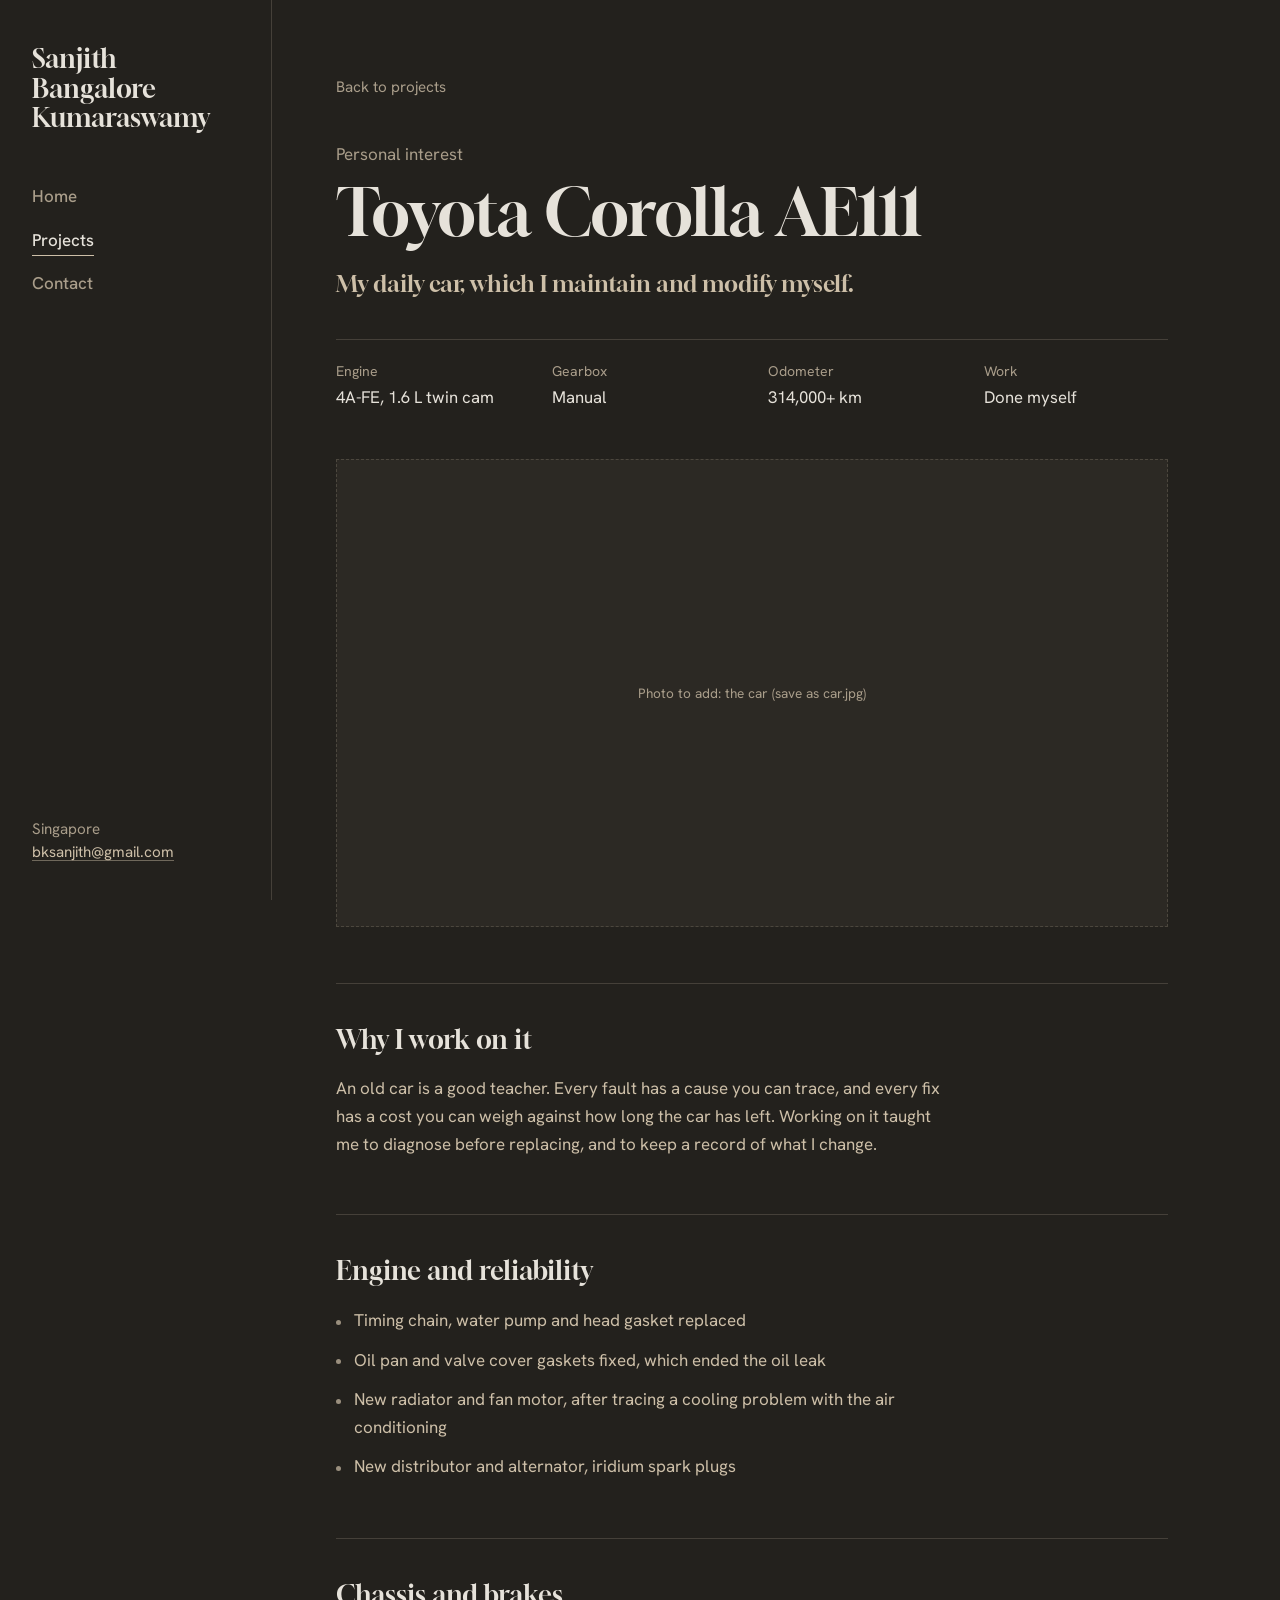
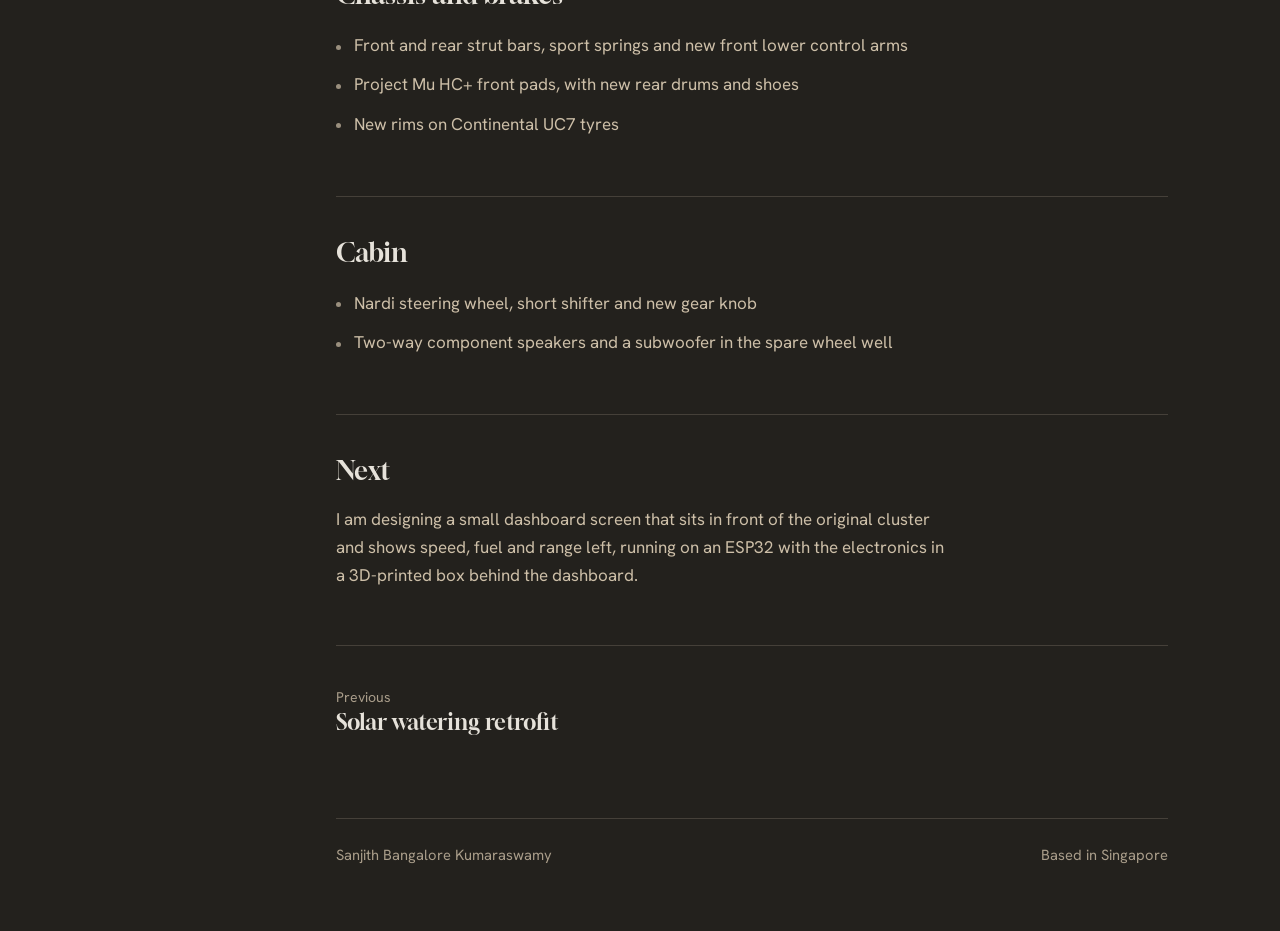
==== ae111.html @ ed3beadc "v5" ====
<!DOCTYPE html>
<html lang="en">
<head>
  <meta charset="UTF-8">
  <meta name="viewport" content="width=device-width, initial-scale=1.0">
  <meta name="theme-color" content="#23211D">
  <title>Toyota Corolla AE111 | Sanjith B.K.</title>
  <meta name="description" content="My Toyota Corolla AE111 with a 4A-FE engine, which I maintain and modify myself.">
  <link rel="stylesheet" href="styles.css">
</head>
<body>
<a class="skip" href="#main">Skip to content</a>
<div class="shell">
  <header class="side">
    <a class="name" href="index.html"><span class="full">Sanjith<br>Bangalore<br>Kumaraswamy</span><span class="short">Sanjith B.K.</span></a>
    <nav aria-label="Main"><ul><li><a href="index.html">Home</a></li><li><a href="projects.html" aria-current="page">Projects</a></li><li><a href="contact.html">Contact</a></li></ul></nav>
    <p class="where">Singapore<br><a href="mailto:bksanjith@gmail.com">bksanjith@gmail.com</a></p>
  </header>
  <main class="main" id="main">
    <div class="col">
      <a class="back" href="projects.html">Back to projects</a>
      <p class="kind">Personal interest</p>
      <h1 class="p-title">Toyota Corolla AE111</h1>
      <p class="lede">My daily car, which I maintain and modify myself.</p>
      <dl class="specs"><div><dt>Engine</dt><dd>4A-FE, 1.6 L twin cam</dd></div><div><dt>Gearbox</dt><dd>Manual</dd></div><div><dt>Odometer</dt><dd>314,000+ km</dd></div><div><dt>Work</dt><dd>Done myself</dd></div></dl>
      <div class="case">
  <div class="lead-pic"><div class="shot" data-hint="Photo to add: the car (save as car.jpg)"><img src="car.jpg" alt="Toyota Corolla AE111" loading="lazy" onerror="this.parentNode.classList.add('empty');this.remove()"></div></div>
<section class="section"><h2>Why I work on it</h2><div class="prose"><p>An old car is a good teacher. Every fault has a cause you can trace, and every fix has a cost you can weigh against how long the car has left. Working on it taught me to diagnose before replacing, and to keep a record of what I change.</p></div></section>
<section class="section"><h2>Engine and reliability</h2><div class="prose"><ul class="plain">
<li>Timing chain, water pump and head gasket replaced</li>
<li>Oil pan and valve cover gaskets fixed, which ended the oil leak</li>
<li>New radiator and fan motor, after tracing a cooling problem with the air conditioning</li>
<li>New distributor and alternator, iridium spark plugs</li>
</ul></div></section>
<section class="section"><h2>Chassis and brakes</h2><div class="prose"><ul class="plain">
<li>Front and rear strut bars, sport springs and new front lower control arms</li>
<li>Project Mu HC+ front pads, with new rear drums and shoes</li>
<li>New rims on Continental UC7 tyres</li>
</ul></div></section>
<section class="section"><h2>Cabin</h2><div class="prose"><ul class="plain">
<li>Nardi steering wheel, short shifter and new gear knob</li>
<li>Two-way component speakers and a subwoofer in the spare wheel well</li>
</ul></div></section>
<section class="section"><h2>Next</h2><div class="prose"><p>I am designing a small dashboard screen that sits in front of the original cluster and shows speed, fuel and range left, running on an ESP32 with the electronics in a 3D-printed box behind the dashboard.</p></div></section>
        <section class="section"><nav class="pager" aria-label="More projects"><a href="solar-watering.html"><small>Previous</small><span class="t">Solar watering retrofit</span></a></nav></section>
      </div>
      <footer class="foot"><span>Sanjith Bangalore Kumaraswamy</span><span>Based in Singapore</span></footer>
    </div>
  </main>
</div>
</body>
</html>
---- styles.css ----
@import url('https://fonts.googleapis.com/css2?family=Gloock&family=Hanken+Grotesk:wght@400;500;600&display=swap');

:root {
  --ink: #23211D;
  --ink-2: #2C2924;
  --sand: #CDBFA8;
  --stone: #E6E2DA;
  --muted: #A99D8A;
  --rule: rgba(205, 191, 168, 0.2);
  --serif: 'Gloock', 'Iowan Old Style', Georgia, serif;
  --sans: 'Hanken Grotesk', system-ui, -apple-system, 'Segoe UI', sans-serif;
  --side: 17rem;
}

*, *::before, *::after { box-sizing: border-box; }
html { -webkit-text-size-adjust: 100%; }
body {
  margin: 0;
  background: var(--ink);
  color: var(--sand);
  font: 400 1.0625rem/1.65 var(--sans);
  -webkit-font-smoothing: antialiased;
}
img { max-width: 100%; display: block; }
a { color: inherit; text-decoration-color: rgba(205, 191, 168, 0.45); text-underline-offset: 0.2em; }
a:hover { color: var(--stone); text-decoration-color: var(--stone); }
:focus-visible { outline: 2px solid var(--stone); outline-offset: 3px; }
h1, h2, h3, p, ul, ol, dl, dd, figure { margin: 0; }
ul, ol { padding: 0; list-style: none; }
.sr-only { position: absolute; width: 1px; height: 1px; overflow: hidden; clip: rect(0 0 0 0); white-space: nowrap; }
.skip { position: absolute; left: 1rem; top: -4rem; background: var(--stone); color: var(--ink); padding: 0.6rem 1rem; z-index: 10; }
.skip:focus { top: 1rem; }

/* shell: fixed side column, content to the right */
.shell { display: grid; grid-template-columns: var(--side) minmax(0, 1fr); min-height: 100vh; }

.side {
  position: sticky; top: 0; height: 100vh;
  display: grid; grid-template-rows: auto 1fr auto;
  padding: 2.75rem 2rem 2.25rem;
  border-right: 1px solid var(--rule);
}
.name { font: 400 1.65rem/1.12 var(--serif); color: var(--stone); text-decoration: none; display: block; }
.name:hover { color: #fff; }
.name .short { display: none; }
.side nav { margin-top: 3rem; align-self: start; }
.side nav ul { display: grid; gap: 0.7rem; }
.side nav a { text-decoration: none; font-weight: 500; color: var(--muted); display: inline-block; padding: 0.1rem 0; border-bottom: 1px solid transparent; }
.side nav a:hover { color: var(--stone); }
.side nav a[aria-current="page"] { color: var(--stone); border-bottom-color: var(--sand); }
.where { font-size: 0.95rem; color: var(--muted); line-height: 1.5; }
.where a { color: var(--sand); }

/* main column */
.main { padding: 4.5rem clamp(1.5rem, 5vw, 5.5rem) 4rem; min-width: 0; }
.col { max-width: 52rem; }

.statement {
  font: 400 clamp(1.6rem, 3.2vw, 2.6rem)/1.22 var(--serif);
  color: var(--stone);
  letter-spacing: -0.003em;
  max-width: 28em;
}
@media (prefers-reduced-motion: no-preference) {
  .statement { animation: settle 0.9s ease-out both; }
  @keyframes settle { from { opacity: 0; transform: translateY(0.5rem); } to { opacity: 1; transform: none; } }
}

.band { margin-top: 5rem; padding-top: 3.25rem; border-top: 1px solid var(--rule); }
.band > h2, .page-title { font: 400 clamp(1.7rem, 2.6vw, 2.1rem)/1.15 var(--serif); color: var(--stone); margin-bottom: 1.75rem; }
.band > .sub { margin: -1rem 0 1.75rem; color: var(--muted); max-width: 36rem; }
.page-title { font-size: clamp(2.4rem, 5vw, 3.6rem); margin-bottom: 1.25rem; }

/* about */
.about { display: grid; grid-template-columns: minmax(0, 38rem) 14rem; gap: 3.5rem; align-items: start; }
.prose p { max-width: 38rem; }
.prose p + p { margin-top: 1.25rem; }
.about figure img { width: 100%; aspect-ratio: 3 / 4; object-fit: cover; }

/* experience */
.roles li { display: grid; grid-template-columns: 9rem minmax(0, 1fr); gap: 0 1.75rem; padding: 1.9rem 0; border-top: 1px solid var(--rule); }
.roles li:first-child { border-top: 0; padding-top: 0; }
.when { color: var(--muted); font-size: 0.95rem; font-variant-numeric: tabular-nums; }
.when b { display: block; margin-top: 0.3rem; font-weight: 500; color: var(--stone); }
.roles h3 { font: 600 1.15rem/1.35 var(--sans); color: var(--stone); }
.org { color: var(--muted); margin-bottom: 0.7rem; }
.roles ul li, ul.plain li { display: block; padding: 0.15rem 0 0.15rem 1.1rem; border: 0; position: relative; }
.roles ul li::before, ul.plain li::before { content: ''; position: absolute; left: 0; top: 0.95em; width: 5px; height: 5px; border-radius: 50%; background: var(--sand); opacity: 0.7; }
.fig { color: var(--stone); font-weight: 600; font-variant-numeric: tabular-nums; }

/* reflections */
.notes li { font: 400 clamp(1.15rem, 1.8vw, 1.4rem)/1.35 var(--serif); color: var(--stone); padding: 1.15rem 0; border-top: 1px solid var(--rule); max-width: 40rem; }
.notes li:last-child { border-bottom: 1px solid var(--rule); }

/* photo slots */
.pic { aspect-ratio: 4 / 3; background: var(--ink-2); position: relative; overflow: hidden; }
.pic img { width: 100%; height: 100%; object-fit: cover; }
.pic.empty, .shot.empty { border: 1px dashed var(--rule); display: grid; place-items: center; }
.pic.empty::after, .shot.empty::after { content: attr(data-hint); color: var(--muted); font-size: 0.85rem; padding: 0 1rem; text-align: center; }

/* outside work */
.out { display: grid; grid-template-columns: repeat(2, minmax(0, 1fr)); gap: 2.5rem 2rem; }
.out h3 { font: 400 1.4rem/1.2 var(--serif); color: var(--stone); margin: 0.9rem 0 0.35rem; }
.out p { color: var(--sand); max-width: 24rem; }

/* category rows on home, project rows on projects page */
.cats a, .rows a.row { display: grid; gap: 0.35rem 2rem; padding: 1.5rem 0; border-top: 1px solid var(--rule); text-decoration: none; align-items: baseline; }
.cats a:last-child, .rows a.row:last-child { border-bottom: 1px solid var(--rule); }
.cats a { grid-template-columns: minmax(0, 1fr) auto; }
.cats .n { font: 400 1.6rem/1.2 var(--serif); color: var(--stone); }
.cats .c { color: var(--muted); font-variant-numeric: tabular-nums; }
.cats a:hover .n, .rows a.row:hover .n { text-decoration: underline; text-decoration-thickness: 1px; text-underline-offset: 0.18em; }

.group + .group { margin-top: 4rem; }
.group > h2 { font: 400 clamp(1.5rem, 2.4vw, 1.9rem)/1.2 var(--serif); color: var(--stone); }
.group > .sub { color: var(--muted); margin: 0.4rem 0 1.5rem; max-width: 34rem; }
.rows a.row { grid-template-columns: 8rem minmax(0, 1fr) auto; }
.rows a.row.nothumb { grid-template-columns: minmax(0, 1fr) auto; }
.row .thumb { grid-row: 1 / span 3; align-self: start; aspect-ratio: 4 / 3; background: var(--ink-2); overflow: hidden; }
.row .thumb img { width: 100%; height: 100%; object-fit: cover; }
.row .n { font: 400 1.65rem/1.2 var(--serif); color: var(--stone); grid-column: 2; }
.row .res { grid-column: 3; grid-row: 1; color: var(--stone); font-weight: 600; font-variant-numeric: tabular-nums; text-align: right; }
.row .meta { grid-column: 2; color: var(--muted); font-size: 0.92rem; }
.row .what { grid-column: 2; max-width: 36rem; }
.row.nothumb .n, .row.nothumb .meta, .row.nothumb .what { grid-column: 1; }
.row.nothumb .res { grid-column: 2; }

/* project page */
.back { display: inline-block; color: var(--muted); font-size: 0.95rem; margin-bottom: 2.5rem; text-decoration: none; }
.back:hover { color: var(--stone); }
.kind { color: var(--muted); margin-bottom: 0.6rem; }
.p-title { font: 400 clamp(2.4rem, 5vw, 4rem)/1.08 var(--serif); color: var(--stone); }
.lede { font: 400 clamp(1.2rem, 2vw, 1.45rem)/1.4 var(--serif); color: var(--sand); margin-top: 1.25rem; max-width: 34rem; }
.specs { display: grid; grid-template-columns: repeat(auto-fit, minmax(9rem, 1fr)); gap: 1.25rem 2rem; border-top: 1px solid var(--rule); padding-top: 1.25rem; margin-top: 2.5rem; }
.specs dt { color: var(--muted); font-size: 0.88rem; }
.specs dd { color: var(--stone); font-size: 1.05rem; font-variant-numeric: tabular-nums; }
.case .lead-pic { margin: 3rem 0 0; }
.shot { aspect-ratio: 4 / 3; background: var(--ink-2); overflow: hidden; position: relative; }
.lead-pic .shot { aspect-ratio: 16 / 9; }
.shot img { width: 100%; height: 100%; object-fit: cover; }
.shots { display: grid; grid-template-columns: repeat(2, minmax(0, 1fr)); gap: 1rem; margin-top: 1.5rem; }
.case .section { margin-top: 3.5rem; padding-top: 2.5rem; border-top: 1px solid var(--rule); }
.case .section h2 { font: 400 1.65rem/1.2 var(--serif); color: var(--stone); margin-bottom: 1.1rem; }
.case .prose p, .case ul.plain { max-width: 38rem; }
ul.plain li { margin-top: 0.4rem; }
table.results { width: 100%; max-width: 38rem; border-collapse: collapse; }
table.results td { padding: 0.8rem 0; border-top: 1px solid var(--rule); vertical-align: top; }
table.results td:last-child { text-align: right; color: var(--stone); font-variant-numeric: tabular-nums; }
table.results tr:last-child td { border-bottom: 1px solid var(--rule); }
.case strong { color: var(--stone); font-weight: 600; }
.pager { display: flex; justify-content: space-between; gap: 1.5rem; }
.pager a { text-decoration: none; display: block; max-width: 45%; }
.pager small { display: block; color: var(--muted); font-size: 0.88rem; }
.pager .t { font: 400 1.35rem/1.25 var(--serif); color: var(--stone); }
.pager a:hover .t { text-decoration: underline; text-decoration-thickness: 1px; }
.pager .nx { text-align: right; margin-left: auto; }

/* contact */
.invite { font: 400 clamp(1.5rem, 2.8vw, 2.2rem)/1.25 var(--serif); color: var(--stone); max-width: 26em; }
.ways { margin-top: 3.25rem; }
.ways li, .places li { display: grid; grid-template-columns: 9rem minmax(0, 1fr); gap: 0.25rem 1.75rem; padding: 1.2rem 0; border-top: 1px solid var(--rule); align-items: baseline; }
.ways li:last-child, .places li:last-child { border-bottom: 1px solid var(--rule); }
.ways .k, .places .k { color: var(--muted); font-size: 0.95rem; }
.ways a.v { font: 400 clamp(1.15rem, 2vw, 1.45rem)/1.3 var(--serif); color: var(--stone); overflow-wrap: anywhere; }
.ways a.v.sans { font-family: var(--sans); font-weight: 500; font-size: clamp(1.1rem, 1.9vw, 1.3rem); }
.places { margin-top: 0.5rem; }
.places .v strong { display: block; font: 400 clamp(1.15rem, 2vw, 1.45rem)/1.3 var(--serif); color: var(--stone); font-weight: 400; }
.places .v span { display: block; color: var(--sand); margin-top: 0.15rem; }
.places .v a { display: inline-block; margin-top: 0.5rem; font-size: 0.95rem; color: var(--muted); }
.places .v a:hover { color: var(--stone); }
.sub-h { font: 400 1.5rem/1.2 var(--serif); color: var(--stone); margin: 3.5rem 0 0.75rem; }
.fine { color: var(--muted); margin-top: 2.5rem; }

/* footer */
.foot { margin-top: 5rem; padding-top: 1.5rem; border-top: 1px solid var(--rule); display: flex; justify-content: space-between; gap: 1rem; flex-wrap: wrap; color: var(--muted); font-size: 0.92rem; }
.foot a { color: var(--muted); }
.foot a:hover { color: var(--stone); }

/* phone and narrow */
@media (max-width: 880px) {
  .shell { grid-template-columns: minmax(0, 1fr); }
  .side { position: static; height: auto; display: flex; flex-direction: row; align-items: center; justify-content: space-between; gap: 1rem; padding: 1.1rem 1.25rem; border-right: 0; border-bottom: 1px solid var(--rule); }
  .name { font-size: 1.3rem; }
  .name .full { display: none; }
  .name .short { display: inline; }
  .side nav { margin: 0; }
  .side nav ul { display: flex; gap: 1.1rem; }
  .side nav a { font-size: 0.98rem; }
  .where { display: none; }
  .main { padding: 2.75rem 1.25rem 3rem; }
  .band { margin-top: 3.5rem; padding-top: 2.5rem; }
  .about { grid-template-columns: minmax(0, 1fr); gap: 2rem; }
  .about figure { max-width: 14rem; }
  .roles li { grid-template-columns: minmax(0, 1fr); gap: 0.5rem; }
  .roles li:first-child { padding-top: 0; }
  .when b { display: inline; margin-left: 0.6rem; }
  .out { grid-template-columns: minmax(0, 1fr); }
  .rows a.row { grid-template-columns: 5.5rem minmax(0, 1fr); }
  .rows a.row.nothumb { grid-template-columns: minmax(0, 1fr); }
  .row .thumb { grid-row: 1 / span 4; }
  .row .res { grid-column: 2; grid-row: auto; text-align: left; }
  .rows a.row.nothumb .res { grid-column: 1; }
  .ways li, .places li { grid-template-columns: minmax(0, 1fr); }
  .shots { grid-template-columns: minmax(0, 1fr); }
  .specs { grid-template-columns: repeat(2, minmax(0, 1fr)); }
  .pager a { max-width: 48%; }
}
@media (max-width: 380px) {
  .side nav ul { gap: 0.85rem; }
  .side nav a { font-size: 0.92rem; }
  .name { font-size: 1.15rem; }
}

/* drawn walk-through */
#walk { position: relative; }
#stage { position: sticky; top: 0; height: 100vh; height: 100svh; overflow: hidden; background: var(--ink); }
#world { position: absolute; inset: 0; display: block; }
#world .d { stroke-dasharray: 1; stroke-dashoffset: calc(1 - var(--r, 0)); stroke-linecap: round; stroke-linejoin: round; }
#world .t { font-family: var(--sans); opacity: var(--r, 0); }
#mapz .t, #fx .t, #engbay .t { opacity: 1; }
.w-top { position: absolute; top: 0; left: 0; right: 0; display: flex; justify-content: space-between; align-items: center; padding: 1.4rem clamp(1.25rem, 4vw, 3rem); z-index: 3; }
.w-name { font: 400 1.4rem/1 var(--serif); color: var(--stone); text-decoration: none; }
.w-top nav { display: flex; gap: 1.5rem; }
.w-top nav a { color: var(--muted); text-decoration: none; font-weight: 500; }
.w-top nav a:hover { color: var(--stone); }
#walk-hero { position: absolute; left: clamp(1.25rem, 4vw, 3rem); top: 6rem; max-width: 34rem; z-index: 2; pointer-events: none; }
#walk-hero h1 { font: 400 clamp(2rem, 4vw, 3.2rem)/1.05 var(--serif); color: var(--stone); margin-bottom: 1rem; }
#walk-hero p { font: 400 clamp(1.05rem, 1.6vw, 1.25rem)/1.45 var(--serif); color: var(--sand); background: rgba(35,33,29,0.82); }
#walk-hero .w-hint { margin-top: 1.25rem; font: 500 0.95rem/1 var(--sans); color: var(--muted); background: none; }
.wcard { position: absolute; width: 340px; padding: 1rem 1.15rem 0.95rem; background: var(--ink); border: 1.5px solid var(--stone); z-index: 4; opacity: 0; transform: translateY(8px); transition: opacity .35s ease, transform .35s ease; pointer-events: none; }
.wcard.on { opacity: 1; transform: none; pointer-events: auto; }
.wcard::after { content: ''; position: absolute; left: 50%; bottom: -9px; width: 14px; height: 14px; background: var(--ink); border-right: 1.5px solid var(--stone); border-bottom: 1.5px solid var(--stone); transform: translateX(-50%) rotate(45deg); }
.wc-t { font: 400 1.25rem/1.2 var(--serif); color: var(--stone); margin-bottom: 0.35rem; }
.wc-b { font-size: 0.95rem; line-height: 1.5; color: var(--sand); }
.wcard a { display: inline-block; margin-top: 0.6rem; font-size: 0.92rem; font-weight: 500; color: var(--stone); }
.w-bar { position: absolute; left: 0; right: 0; bottom: 0; height: 2px; background: var(--rule); z-index: 3; }
.w-bar span { display: block; height: 100%; background: var(--sand); transform-origin: 0 50%; transform: scaleX(0); }
.w-noscript { padding: 2rem; }
.band.first { margin-top: 0; padding-top: 0; border-top: 0; }
@media (max-width: 760px) {
  .w-top nav { gap: 1rem; } .w-top nav a { font-size: 0.92rem; }
  .w-top nav a:last-child { display: none; }
  #walk-hero { top: 4.5rem; right: 1.25rem; }
  .wcard { width: auto; left: 1rem !important; right: 1rem; transform: translateY(8px); }
  .wcard.on { transform: none; }
  .wcard::after { display: none; }
}
@media (prefers-reduced-motion: reduce) { .wcard { transition: none; } }
#about { scroll-margin-top: 3rem; }
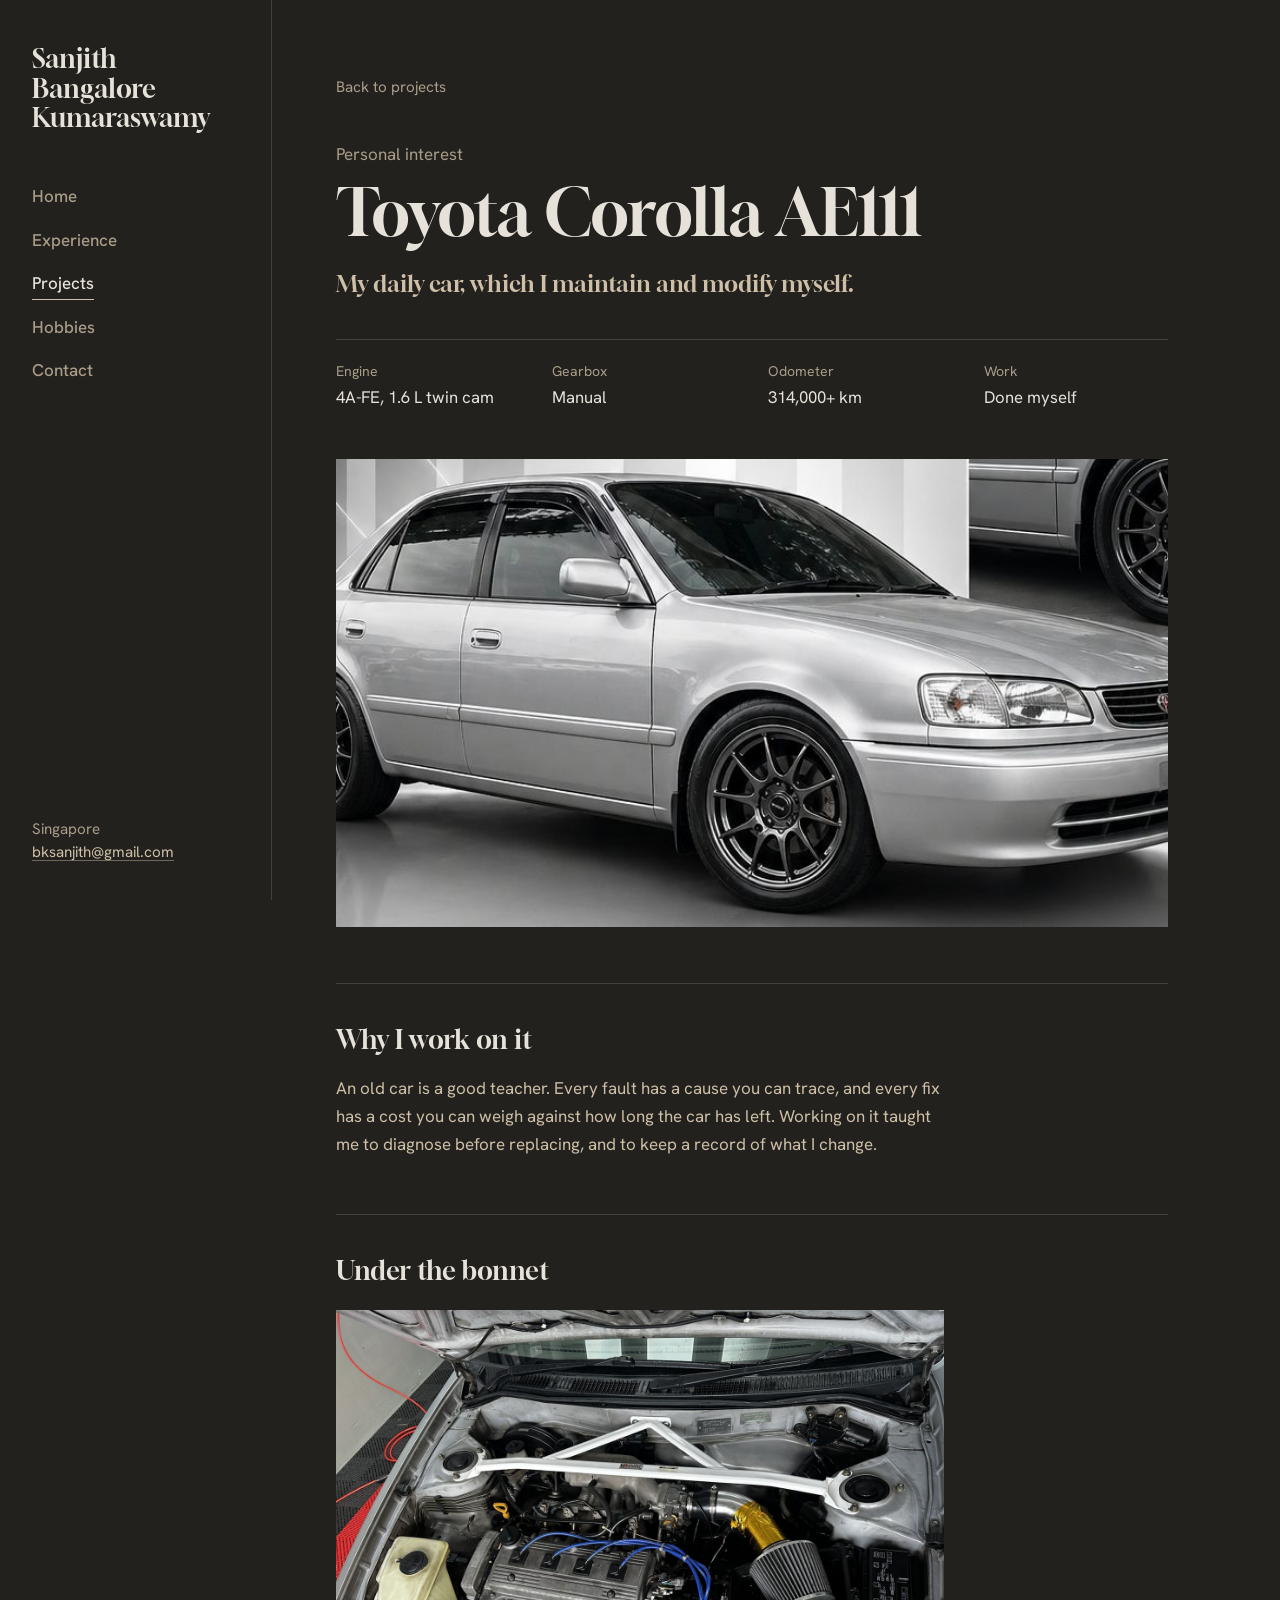
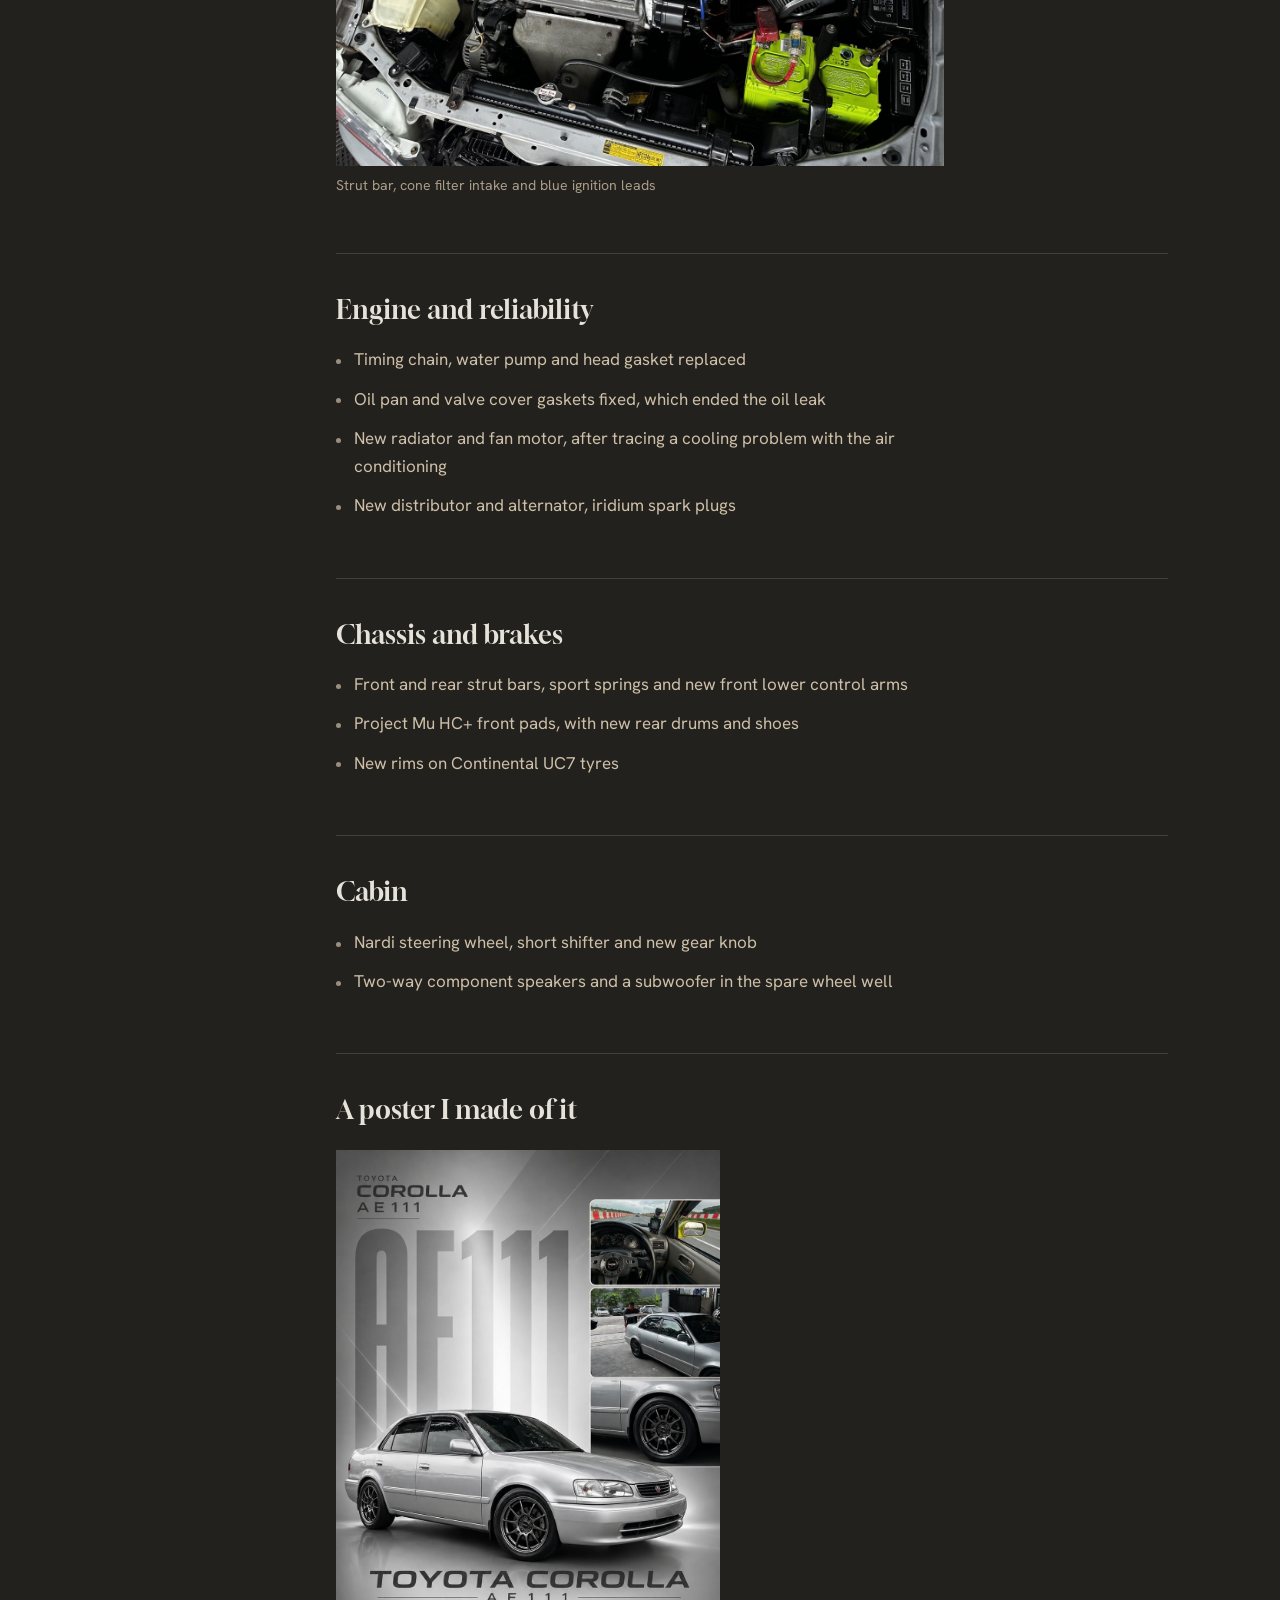
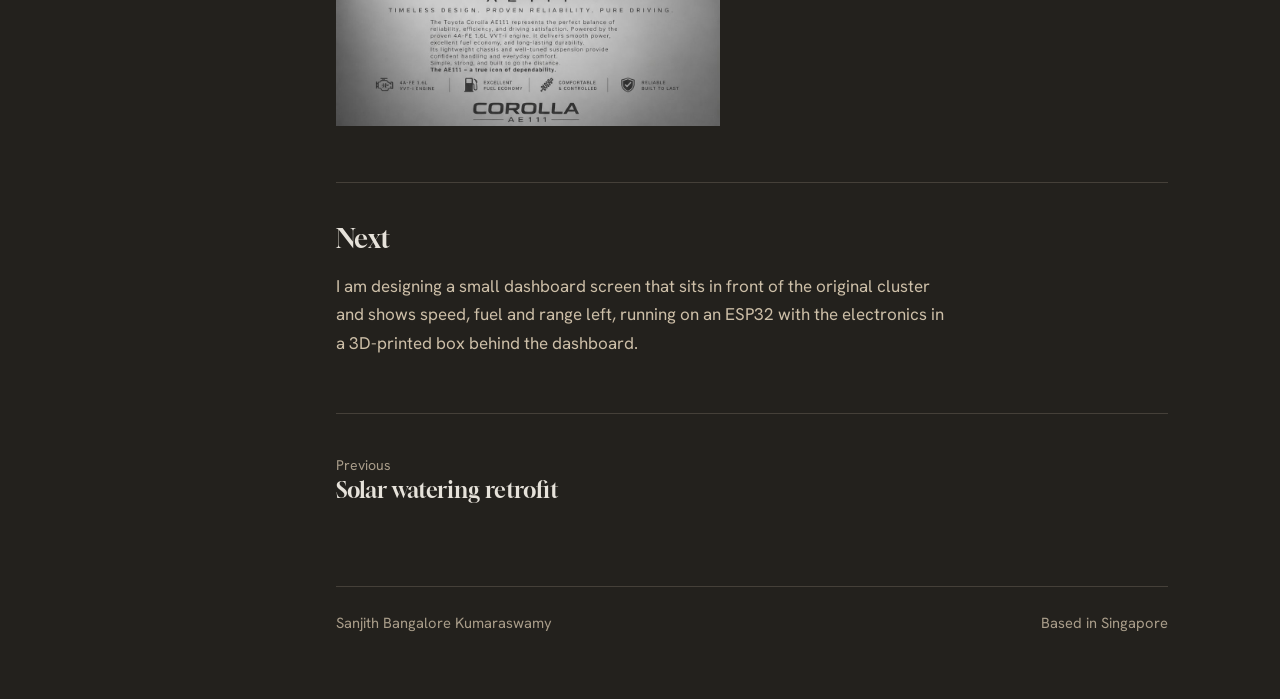
==== commit 93805c00: "version 6 - more detailed" ====
--- a/ae111.html
+++ b/ae111.html
@@ -13,20 +13,21 @@
 <div class="shell">
   <header class="side">
     <a class="name" href="index.html"><span class="full">Sanjith<br>Bangalore<br>Kumaraswamy</span><span class="short">Sanjith B.K.</span></a>
-    <nav aria-label="Main"><ul><li><a href="index.html">Home</a></li><li><a href="projects.html" aria-current="page">Projects</a></li><li><a href="contact.html">Contact</a></li></ul></nav>
+    <nav aria-label="Main"><ul><li><a href="index.html">Home</a></li><li><a href="experience.html">Experience</a></li><li><a href="projects.html" aria-current="page">Projects</a></li><li><a href="hobbies.html">Hobbies</a></li><li><a href="contact.html">Contact</a></li></ul></nav>
     <p class="where">Singapore<br><a href="mailto:bksanjith@gmail.com">bksanjith@gmail.com</a></p>
   </header>
   <main class="main" id="main">
     <div class="col">
+
       <a class="back" href="projects.html">Back to projects</a>
       <p class="kind">Personal interest</p>
       <h1 class="p-title">Toyota Corolla AE111</h1>
       <p class="lede">My daily car, which I maintain and modify myself.</p>
       <dl class="specs"><div><dt>Engine</dt><dd>4A-FE, 1.6 L twin cam</dd></div><div><dt>Gearbox</dt><dd>Manual</dd></div><div><dt>Odometer</dt><dd>314,000+ km</dd></div><div><dt>Work</dt><dd>Done myself</dd></div></dl>
       <div class="case">
-  <div class="lead-pic"><div class="shot" data-hint="Photo to add: the car (save as car.jpg)"><img src="car.jpg" alt="Toyota Corolla AE111" loading="lazy" onerror="this.parentNode.classList.add('empty');this.remove()"></div></div>
+  <div class="lead-pic"><div class="shot"><img src="car.jpg" alt="My silver Toyota Corolla AE111 on aftermarket rims" loading="lazy"></div></div>
 <section class="section"><h2>Why I work on it</h2><div class="prose"><p>An old car is a good teacher. Every fault has a cause you can trace, and every fix has a cost you can weigh against how long the car has left. Working on it taught me to diagnose before replacing, and to keep a record of what I change.</p></div></section>
-<section class="section"><h2>Engine and reliability</h2><div class="prose"><ul class="plain">
+<section class="section"><h2>Under the bonnet</h2><div class="shots one"><figure class="ph"><img src="engine-bay.jpg" alt="The engine bay of my AE111, with a white strut bar, blue ignition leads and a cone air filter" loading="lazy"><figcaption>Strut bar, cone filter intake and blue ignition leads</figcaption></figure></div></section><section class="section"><h2>Engine and reliability</h2><div class="prose"><ul class="plain">
 <li>Timing chain, water pump and head gasket replaced</li>
 <li>Oil pan and valve cover gaskets fixed, which ended the oil leak</li>
 <li>New radiator and fan motor, after tracing a cooling problem with the air conditioning</li>
@@ -41,9 +42,10 @@
 <li>Nardi steering wheel, short shifter and new gear knob</li>
 <li>Two-way component speakers and a subwoofer in the spare wheel well</li>
 </ul></div></section>
-<section class="section"><h2>Next</h2><div class="prose"><p>I am designing a small dashboard screen that sits in front of the original cluster and shows speed, fuel and range left, running on an ESP32 with the electronics in a 3D-printed box behind the dashboard.</p></div></section>
+<section class="section"><h2>A poster I made of it</h2><div class="shots poster"><figure class="ph"><img src="ae111-poster.jpg" alt="A poster of my AE111 with interior and wheel close-ups" loading="lazy"></figure></div></section><section class="section"><h2>Next</h2><div class="prose"><p>I am designing a small dashboard screen that sits in front of the original cluster and shows speed, fuel and range left, running on an ESP32 with the electronics in a 3D-printed box behind the dashboard.</p></div></section>
         <section class="section"><nav class="pager" aria-label="More projects"><a href="solar-watering.html"><small>Previous</small><span class="t">Solar watering retrofit</span></a></nav></section>
       </div>
+
       <footer class="foot"><span>Sanjith Bangalore Kumaraswamy</span><span>Based in Singapore</span></footer>
     </div>
   </main>
--- a/styles.css
+++ b/styles.css
@@ -239,7 +239,7 @@
 .band.first { margin-top: 0; padding-top: 0; border-top: 0; }
 @media (max-width: 760px) {
   .w-top nav { gap: 1rem; } .w-top nav a { font-size: 0.92rem; }
-  .w-top nav a:last-child { display: none; }
+  
   #walk-hero { top: 4.5rem; right: 1.25rem; }
   .wcard { width: auto; left: 1rem !important; right: 1rem; transform: translateY(8px); }
   .wcard.on { transform: none; }
@@ -247,3 +247,33 @@
 }
 @media (prefers-reduced-motion: reduce) { .wcard { transition: none; } }
 #about { scroll-margin-top: 3rem; }
+
+/* v6 additions */
+#world .tr { opacity: var(--r, 0); transition: opacity .2s linear; }
+#world .bub .t, #fx2 .t { opacity: 1; }
+.w-top nav a.w-skip { color: var(--sand); }
+.sub-lead { color: var(--muted); margin: -0.5rem 0 2rem; }
+.cats.wide a { grid-template-columns: minmax(0, 1fr); }
+.cats.wide .c { font-size: 0.95rem; }
+.ph { margin: 0; }
+.ph img { width: 100%; height: auto; display: block; }
+.ph figcaption { color: var(--muted); font-size: 0.88rem; margin-top: 0.45rem; }
+.roles .shots { margin-top: 1.25rem; }
+.shots.one { grid-template-columns: minmax(0, 1fr); max-width: 38rem; }
+#ekosys .shots.one { max-width: 22rem; }
+.shots.three { grid-template-columns: 1.35fr 1fr 0.75fr; align-items: start; }
+.shots.poster { grid-template-columns: minmax(0, 1fr); max-width: 24rem; }
+@media (max-width: 880px) {
+  .side { flex-wrap: wrap; row-gap: 0.6rem; }
+  .side nav { width: 100%; }
+  .side nav ul { flex-wrap: wrap; gap: 0.4rem 1.1rem; }
+  .shots.three { grid-template-columns: minmax(0, 1fr); }
+}
+@media (max-width: 760px) {
+  .w-top { flex-wrap: wrap; row-gap: 0.4rem; padding: 1rem 1.1rem; }
+  .w-top nav { gap: 0.85rem; flex-wrap: wrap; }
+  .w-top nav a { font-size: 0.88rem; }
+  .w-top nav a.w-skip { display: none; }
+  #walk-hero { top: 6.2rem; }
+  #walk-hero p { font-size: 0.98rem; }
+}
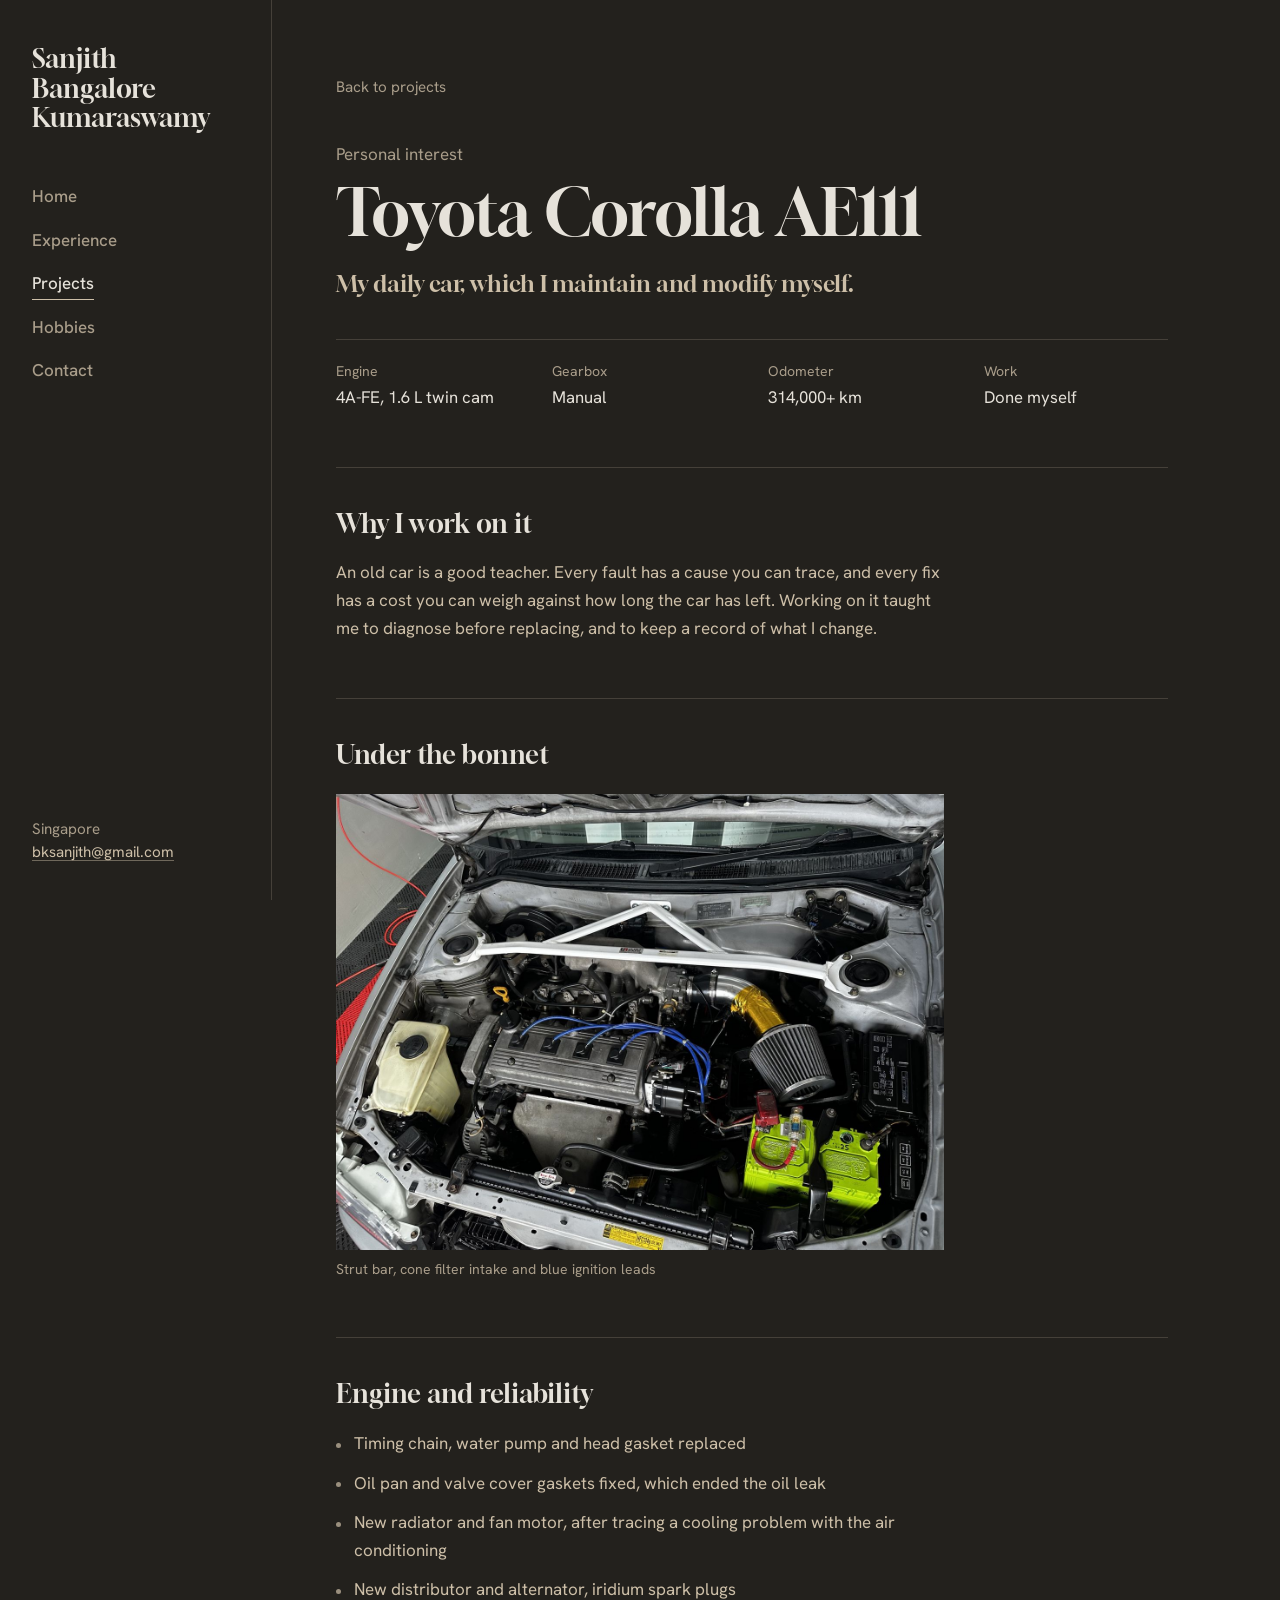
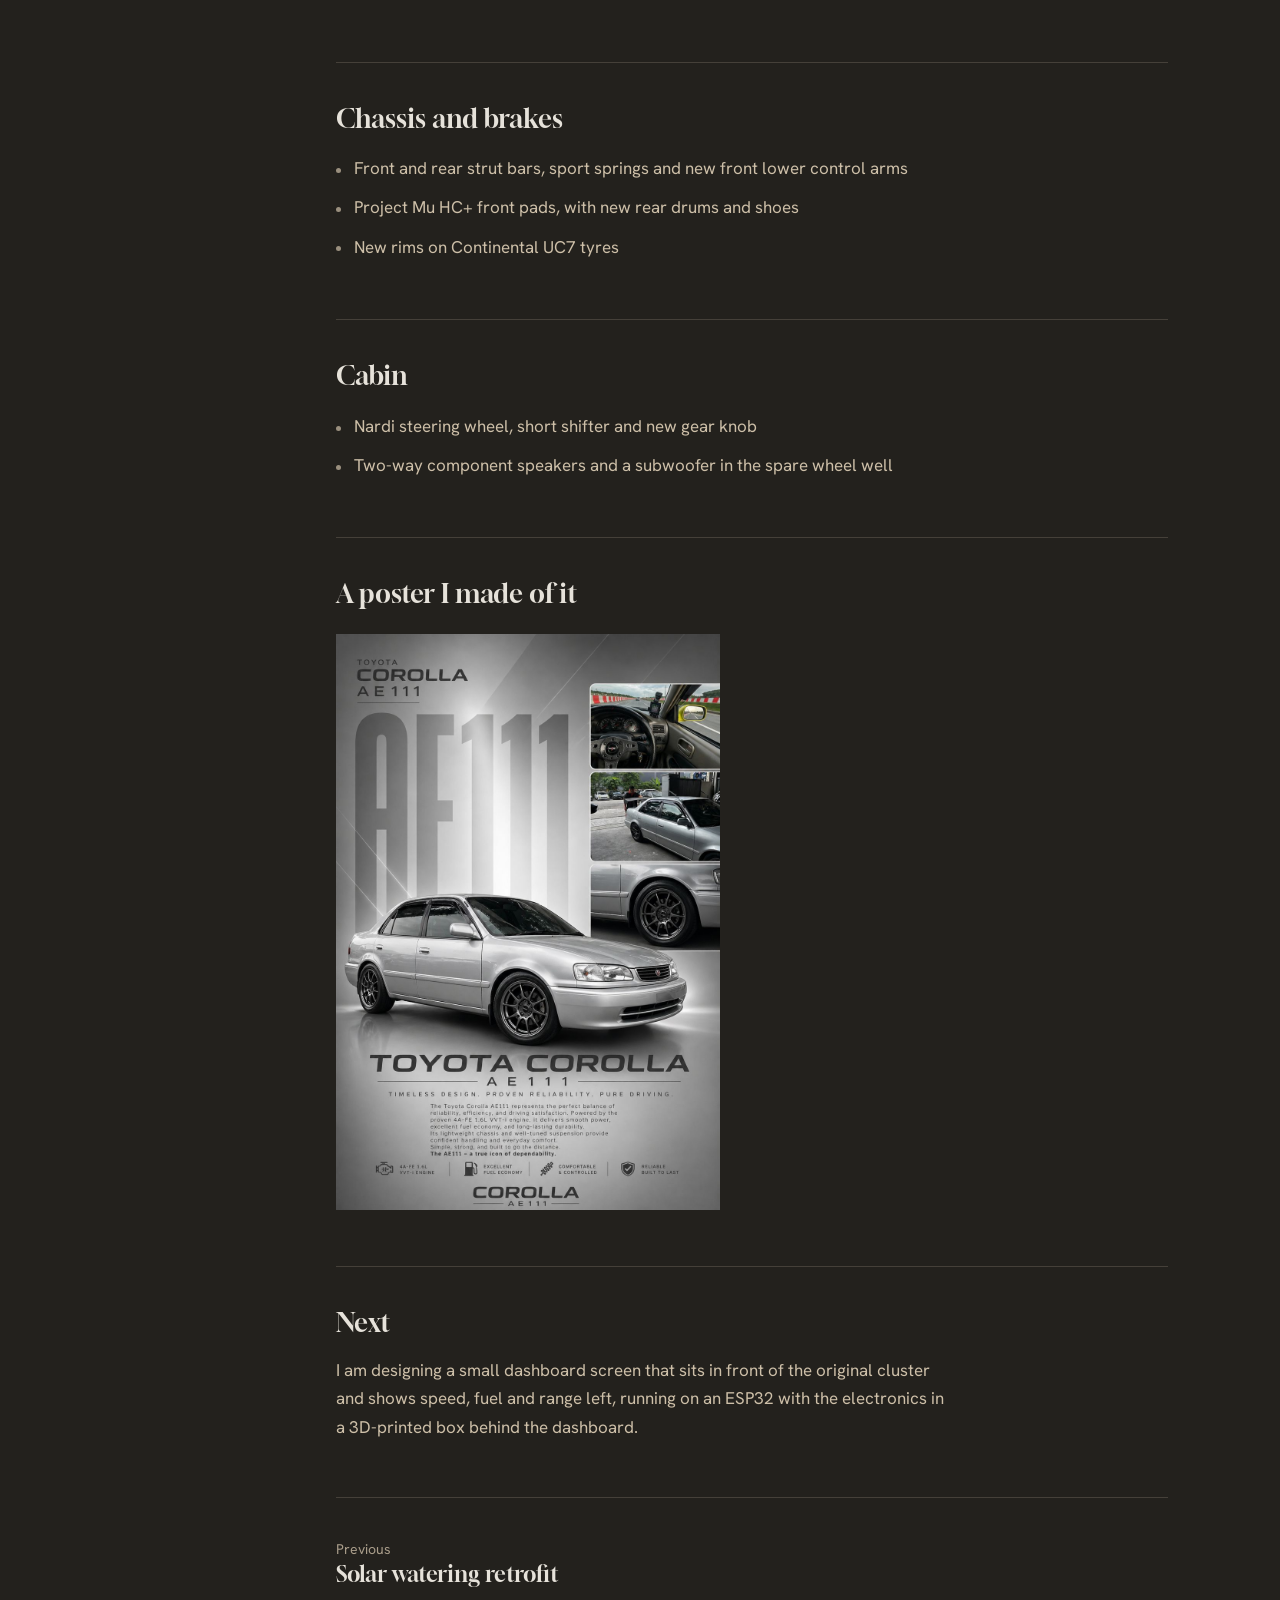
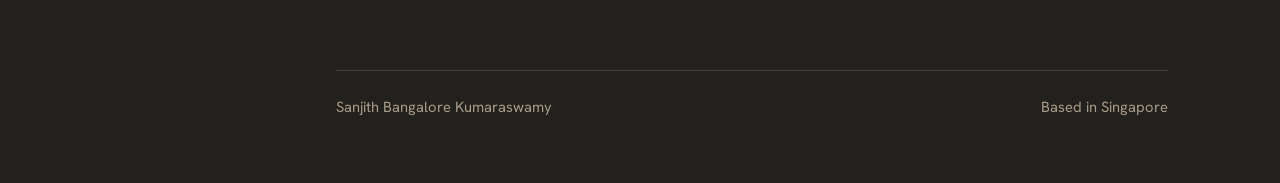
==== commit b19e3d28: "Add files via upload" ====
--- a/ae111.html
+++ b/ae111.html
@@ -7,6 +7,7 @@
   <title>Toyota Corolla AE111 | Sanjith B.K.</title>
   <meta name="description" content="My Toyota Corolla AE111 with a 4A-FE engine, which I maintain and modify myself.">
   <link rel="stylesheet" href="styles.css">
+  <script>window.__rm=function(i){var w=i.closest('.lead-pic,.shot,.pic,figure');if(!w)return;var p=w.parentNode;w.remove();if(p&&p.classList.contains('shots')){var n=p.children.length;if(!n)p.remove();else if(n===1)p.classList.add('one');}};</script>
 </head>
 <body>
 <a class="skip" href="#main">Skip to content</a>
@@ -25,9 +26,9 @@
       <p class="lede">My daily car, which I maintain and modify myself.</p>
       <dl class="specs"><div><dt>Engine</dt><dd>4A-FE, 1.6 L twin cam</dd></div><div><dt>Gearbox</dt><dd>Manual</dd></div><div><dt>Odometer</dt><dd>314,000+ km</dd></div><div><dt>Work</dt><dd>Done myself</dd></div></dl>
       <div class="case">
-  <div class="lead-pic"><div class="shot"><img src="car.jpg" alt="My silver Toyota Corolla AE111 on aftermarket rims" loading="lazy"></div></div>
+  
 <section class="section"><h2>Why I work on it</h2><div class="prose"><p>An old car is a good teacher. Every fault has a cause you can trace, and every fix has a cost you can weigh against how long the car has left. Working on it taught me to diagnose before replacing, and to keep a record of what I change.</p></div></section>
-<section class="section"><h2>Under the bonnet</h2><div class="shots one"><figure class="ph"><img src="engine-bay.jpg" alt="The engine bay of my AE111, with a white strut bar, blue ignition leads and a cone air filter" loading="lazy"><figcaption>Strut bar, cone filter intake and blue ignition leads</figcaption></figure></div></section><section class="section"><h2>Engine and reliability</h2><div class="prose"><ul class="plain">
+<section class="section"><h2>Under the bonnet</h2><div class="shots one"><figure class="ph"><img src="engine-bay.jpg" alt="The engine bay of my AE111, with a white strut bar, blue ignition leads and a cone air filter" data-opt onerror="__rm(this)"><figcaption>Strut bar, cone filter intake and blue ignition leads</figcaption></figure></div></section><section class="section"><h2>Engine and reliability</h2><div class="prose"><ul class="plain">
 <li>Timing chain, water pump and head gasket replaced</li>
 <li>Oil pan and valve cover gaskets fixed, which ended the oil leak</li>
 <li>New radiator and fan motor, after tracing a cooling problem with the air conditioning</li>
@@ -42,7 +43,7 @@
 <li>Nardi steering wheel, short shifter and new gear knob</li>
 <li>Two-way component speakers and a subwoofer in the spare wheel well</li>
 </ul></div></section>
-<section class="section"><h2>A poster I made of it</h2><div class="shots poster"><figure class="ph"><img src="ae111-poster.jpg" alt="A poster of my AE111 with interior and wheel close-ups" loading="lazy"></figure></div></section><section class="section"><h2>Next</h2><div class="prose"><p>I am designing a small dashboard screen that sits in front of the original cluster and shows speed, fuel and range left, running on an ESP32 with the electronics in a 3D-printed box behind the dashboard.</p></div></section>
+<section class="section"><h2>A poster I made of it</h2><div class="shots poster"><figure class="ph"><img src="ae111-poster.jpg" alt="A poster of my AE111 with interior and wheel close-ups" data-opt onerror="__rm(this)"></figure></div></section><section class="section"><h2>Next</h2><div class="prose"><p>I am designing a small dashboard screen that sits in front of the original cluster and shows speed, fuel and range left, running on an ESP32 with the electronics in a 3D-printed box behind the dashboard.</p></div></section>
         <section class="section"><nav class="pager" aria-label="More projects"><a href="solar-watering.html"><small>Previous</small><span class="t">Solar watering retrofit</span></a></nav></section>
       </div>
 
@@ -50,5 +51,6 @@
     </div>
   </main>
 </div>
+<script>document.querySelectorAll('img[data-opt]').forEach(function(i){if(i.complete&&!i.naturalWidth)__rm(i)});</script>
 </body>
 </html>
--- a/styles.css
+++ b/styles.css
@@ -249,9 +249,11 @@
 #about { scroll-margin-top: 3rem; }
 
 /* v6 additions */
-#world .tr { opacity: var(--r, 0); transition: opacity .2s linear; }
+#world .tr { opacity: var(--r, 0); }
 #world .bub .t, #fx2 .t { opacity: 1; }
-.w-top nav a.w-skip { color: var(--sand); }
+.w-top nav a.w-skip { color: var(--stone); border: 1px solid var(--sand); padding: 0.35rem 0.8rem; border-radius: 999px; }
+.w-top nav a.w-skip:hover { background: var(--sand); color: var(--ink); }
+#world image.tr { opacity: var(--r, 0); }
 .sub-lead { color: var(--muted); margin: -0.5rem 0 2rem; }
 .cats.wide a { grid-template-columns: minmax(0, 1fr); }
 .cats.wide .c { font-size: 0.95rem; }
@@ -271,9 +273,64 @@
 }
 @media (max-width: 760px) {
   .w-top { flex-wrap: wrap; row-gap: 0.4rem; padding: 1rem 1.1rem; }
-  .w-top nav { gap: 0.85rem; flex-wrap: wrap; }
-  .w-top nav a { font-size: 0.88rem; }
-  .w-top nav a.w-skip { display: none; }
+  .w-top nav { gap: 0.7rem; flex-wrap: wrap; align-items: center; }
+  .w-top nav a { font-size: 0.8rem; }
+  .w-top nav a.w-skip { padding: 0.25rem 0.6rem; }
+  .w-top nav a.w-skip { order: -1; }
   #walk-hero { top: 6.2rem; }
   #walk-hero p { font-size: 0.98rem; }
 }
+
+/* solid band behind the top bar so drawn content never collides with the name */
+.w-top { background: linear-gradient(to bottom, var(--ink) 0, var(--ink) 74%, rgba(35, 33, 29, 0) 100%); }
+/* cards fade with the scroll position itself, not on a timer */
+.wcard, .wcard.on { transition: none; }
+/* the traced engine photo is thousands of short strokes: plain joins and caps rasterise faster and look the same at this weight */
+#engbay .eng path { stroke-linejoin: miter; stroke-linecap: butt; }
+
+/* phone and desktop variants of labels inside the drawing */
+#world[data-m="1"] .rd, #world[data-m="0"] .rm { display: none; }
+.wcard.na::after { display: none; }
+
+/* pages additions */
+.out > div.wide { grid-column: 1 / -1; }
+.out > div.wide p { max-width: 40rem; }
+.travel-map svg { display: block; width: 100%; height: auto; }
+.travel-map { background: var(--ink-2); }
+.tm-mob { display: none; }
+@media (max-width: 1040px) {
+  .tm-desk:not(.tm-only) { display: none; }
+  .tm-mob { display: block; }
+}
+.tm-mob svg { max-width: 34rem; margin: 0 auto; }
+.out > div.wide .pic.empty { aspect-ratio: 16 / 7; }
+
+@media (min-width: 881px) { .out { grid-template-columns: repeat(3, minmax(0, 1fr)); } }
+
+/* missing images never show hints */
+.pic.empty::after, .shot.empty::after { content: none; }
+.shots.one img, .shots.one .shot { width: 100%; }
+
+/* police photo row: equal heights, aligned captions */
+.shots.three { grid-template-columns: minmax(0, 1.33fr) minmax(0, 1.6fr) minmax(0, 0.85fr); align-items: stretch; gap: 1rem; }
+.shots.three .ph { display: flex; flex-direction: column; }
+.shots.three .ph img { width: 100%; height: 15rem; object-fit: cover; object-position: center top; }
+.shots.three .ph:nth-child(2) img { object-position: center 70%; }
+@media (max-width: 880px) {
+  .shots.three { grid-template-columns: minmax(0, 1fr); }
+  .shots.three .ph img { height: auto; aspect-ratio: 4 / 3; }
+  .shots.three .ph:nth-child(3) img { aspect-ratio: 4 / 5; object-position: center 20%; }
+}
+
+/* phone nav: one tidy row */
+@media (max-width: 640px) {
+  .side { padding: 0.9rem 1rem 0.6rem; row-gap: 0.15rem; }
+  .side nav ul { flex-wrap: nowrap; justify-content: space-between; gap: 0.25rem; }
+  .side nav li { flex: 0 0 auto; }
+  .side nav a { font-size: 0.9rem; padding: 0.45rem 0.1rem; line-height: 1.1; min-height: 2rem; box-sizing: border-box; display: inline-flex; align-items: center; }
+  .main { padding-top: 2rem; }
+}
+@media (max-width: 380px) {
+  .side { padding-left: 0.85rem; padding-right: 0.85rem; }
+  .side nav a { font-size: 0.84rem; }
+}
